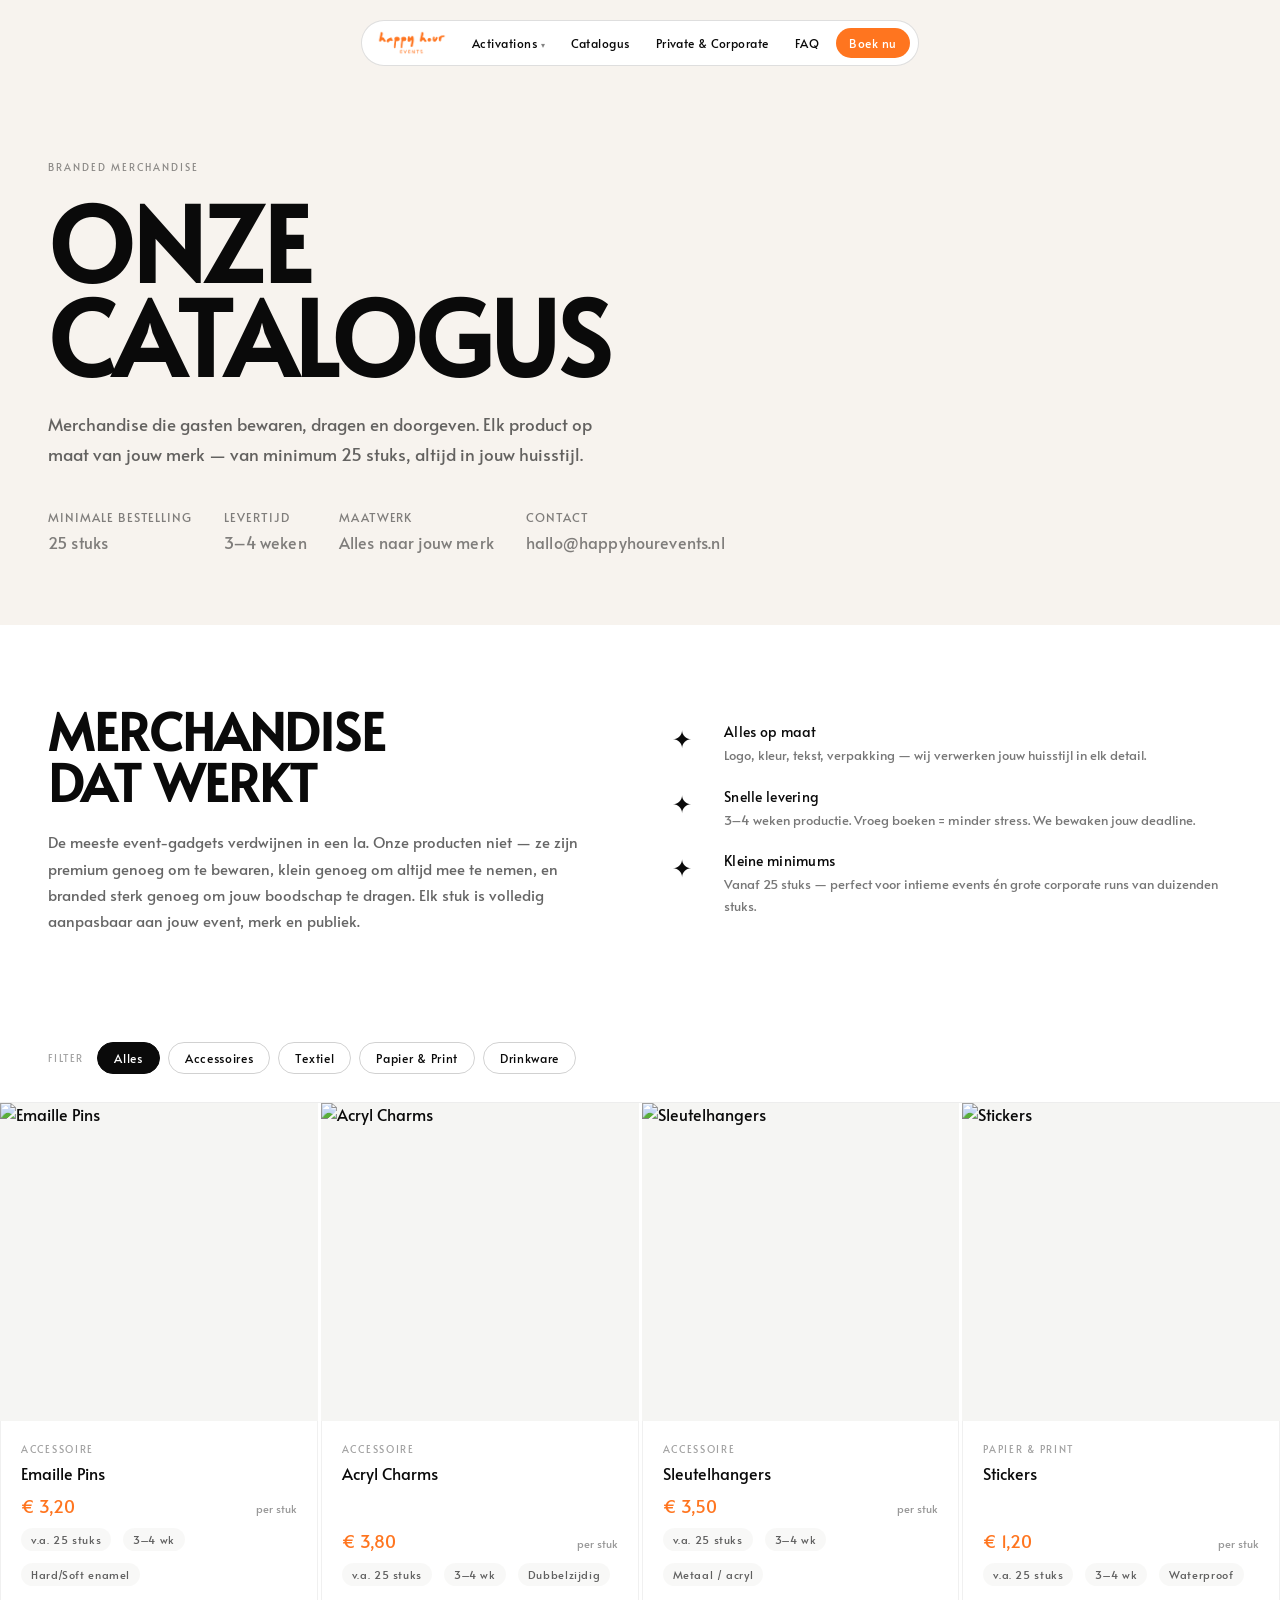
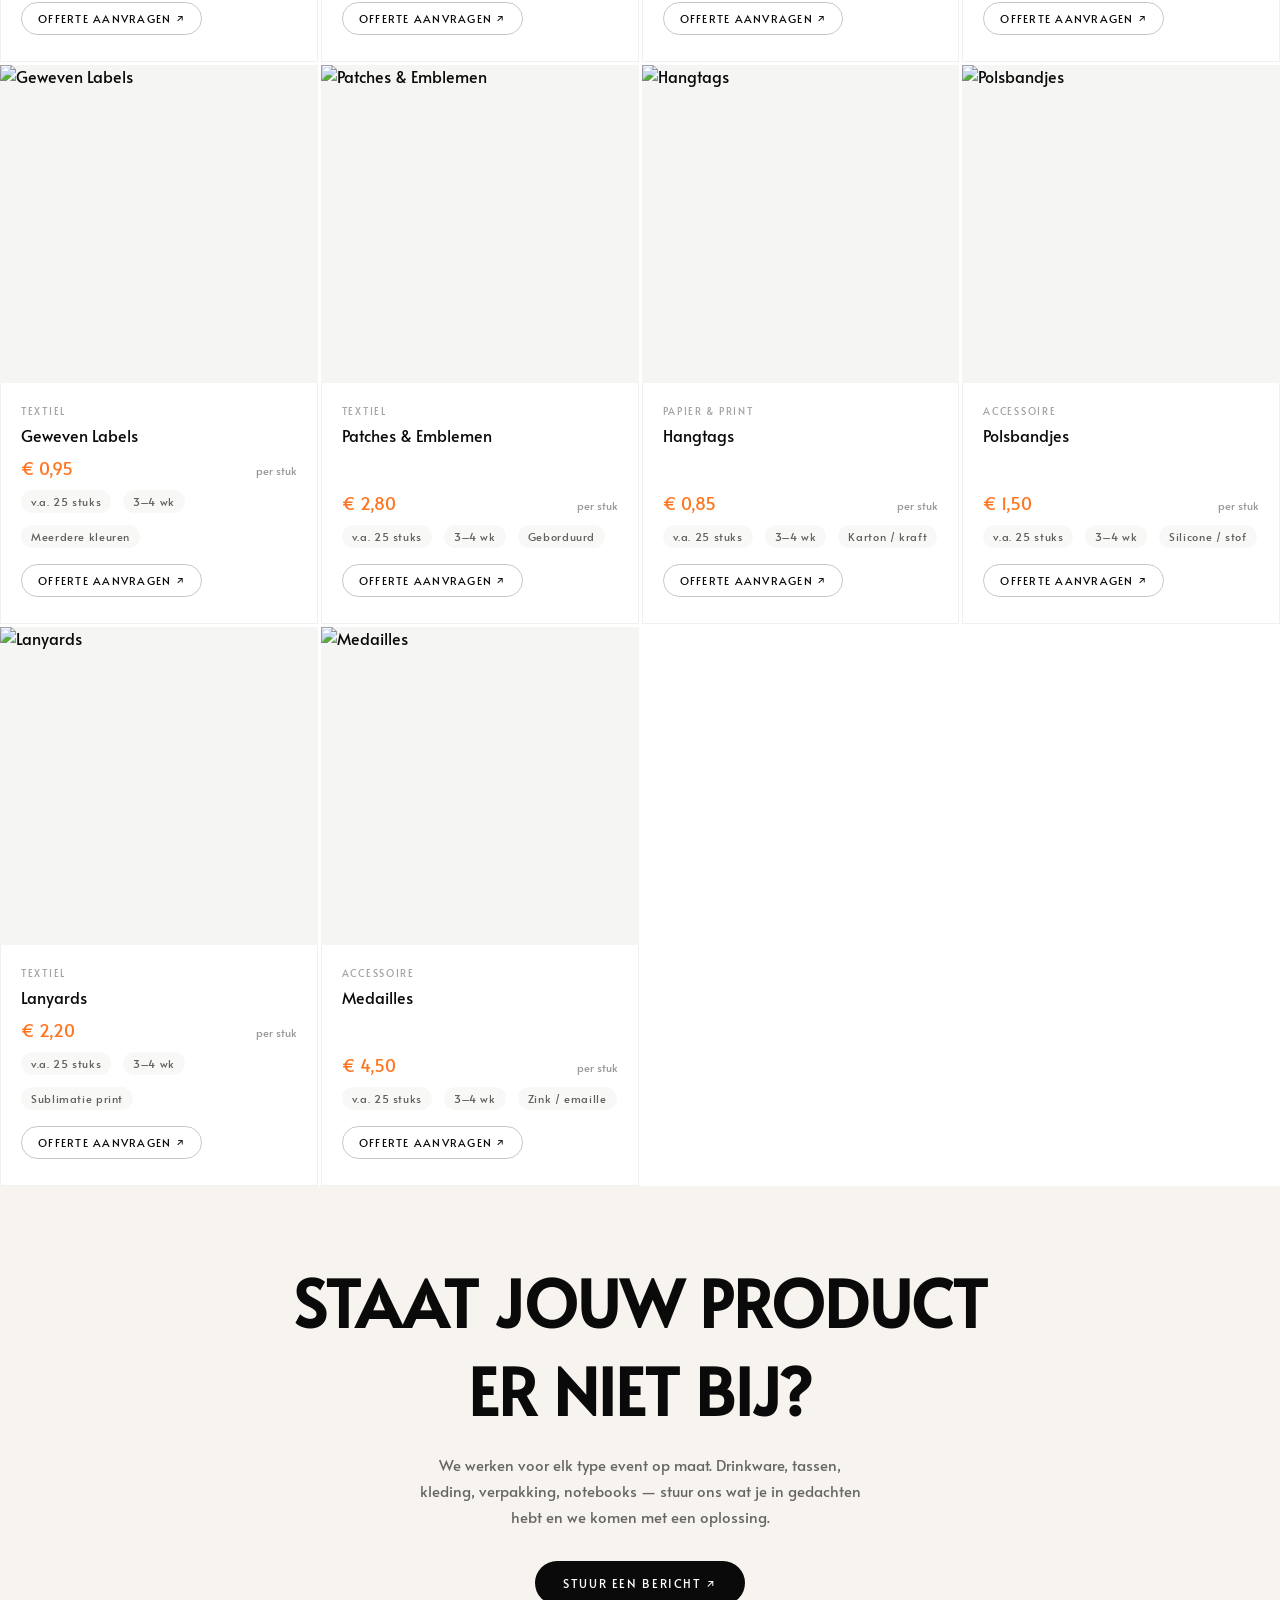
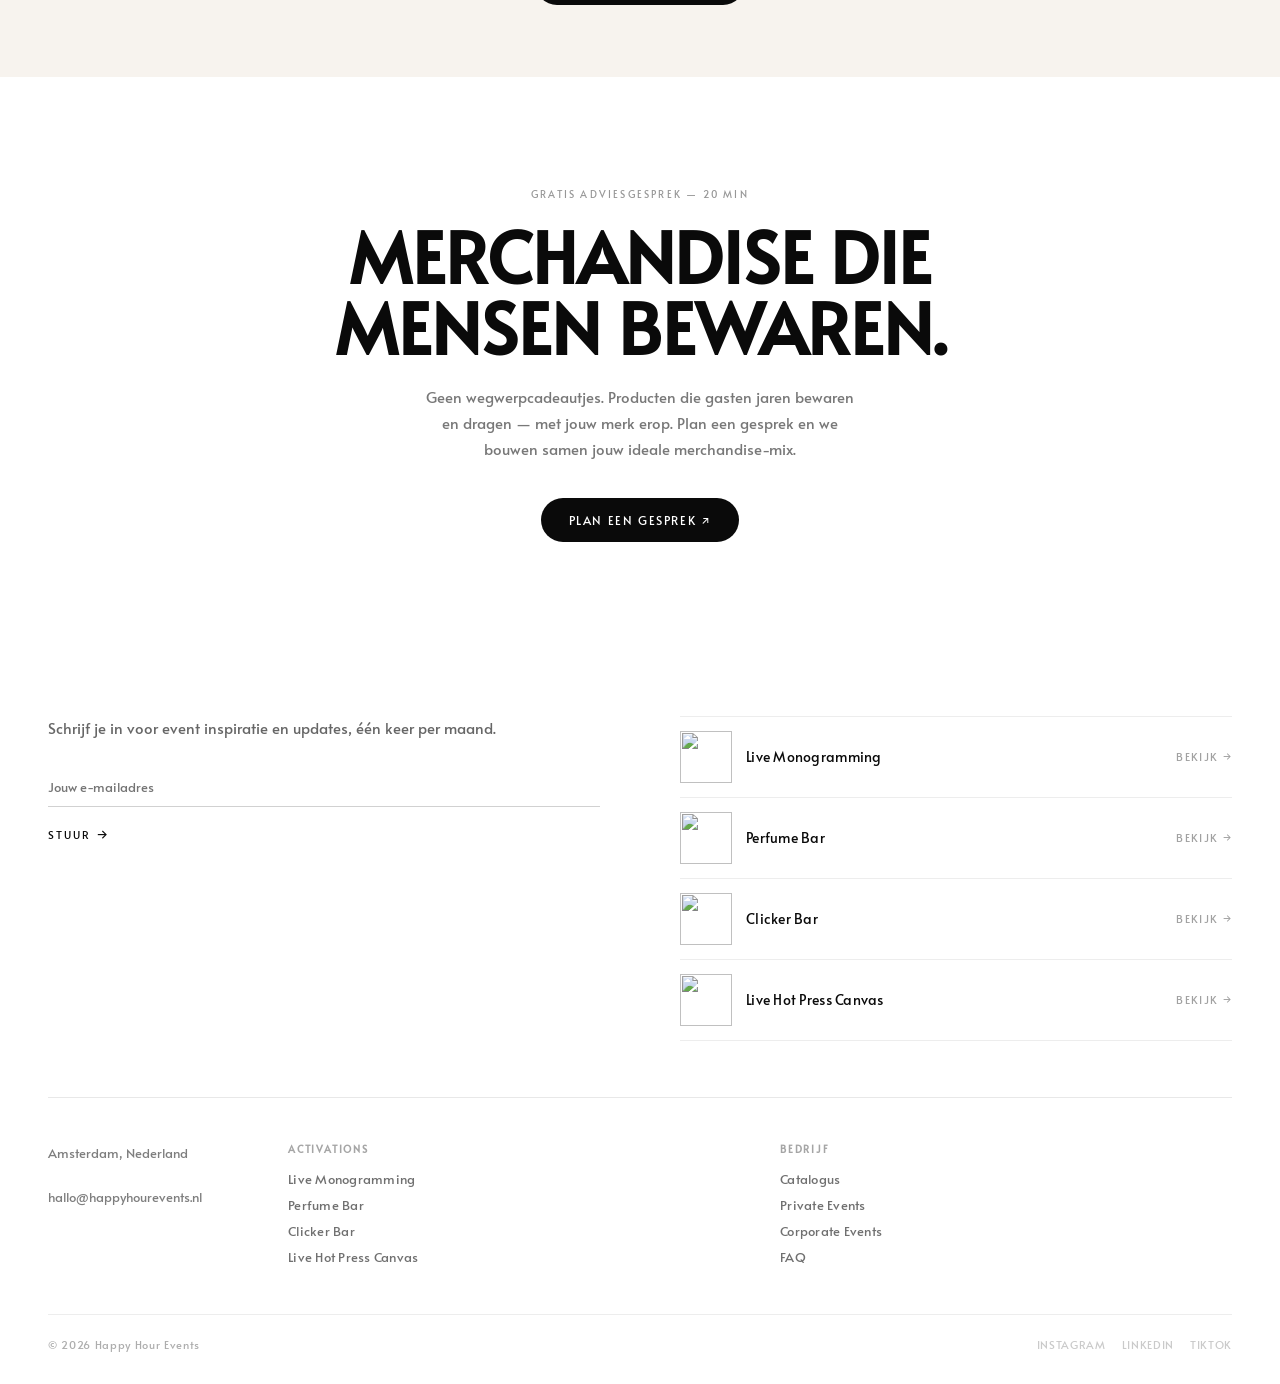
==== catalogue.html @ 9f570d65 "Initial commit — Happy Hour Events website 6-page static site: landing, 4 activation pages (Live Mon" ====
<!DOCTYPE html>
<html lang="nl">
<head>
  <meta charset="UTF-8">
  <meta name="viewport" content="width=device-width, initial-scale=1.0">
  <title>Catalogus — Happy Hour Events</title>
  <link rel="preconnect" href="https://fonts.googleapis.com">
  <link rel="preconnect" href="https://fonts.gstatic.com" crossorigin>
  <link rel="stylesheet" href="shared.css">
  <style>
    /* HERO */
    .cat-hero { padding: 160px 48px 72px; background: var(--beige1); }
    .cat-hero-eyebrow { font-size: 10px; letter-spacing: 0.2em; text-transform: uppercase; opacity: 0.45; margin-bottom: 20px; }
    .cat-hero-h1 { font-size: clamp(52px, 8vw, 120px); text-transform: uppercase; line-height: 0.92; letter-spacing: -0.01em; margin-bottom: 28px; }
    .cat-hero-sub { font-size: 17px; line-height: 1.72; opacity: 0.62; max-width: 560px; }
    .cat-meta { display: flex; gap: 32px; margin-top: 40px; flex-wrap: wrap; }
    .cat-meta-item { font-size: 12px; letter-spacing: 0.08em; text-transform: uppercase; opacity: 0.5; }
    .cat-meta-item span { display: block; font-size: 16px; opacity: 1; color: var(--black); margin-top: 6px; letter-spacing: 0.01em; text-transform: none; }

    /* FILTER BAR */
    .filter-bar { padding: 28px 48px; border-bottom: 1px solid rgba(0,0,0,0.07); display: flex; gap: 8px; align-items: center; flex-wrap: wrap; }
    .filter-label { font-size: 10px; letter-spacing: 0.14em; text-transform: uppercase; opacity: 0.38; margin-right: 6px; }
    .filter-btn { font-family: 'Alata', sans-serif; font-size: 11.5px; letter-spacing: 0.06em; padding: 7px 16px; border-radius: 100px; border: 1px solid rgba(0,0,0,0.18); background: transparent; cursor: pointer; color: var(--black); transition: background 0.2s, border-color 0.2s, color 0.2s; white-space: nowrap; }
    .filter-btn.active, .filter-btn:hover { background: var(--black); color: var(--white); border-color: var(--black); }

    /* PRODUCT GRID */
    .cat-grid { display: grid; grid-template-columns: repeat(4, 1fr); gap: 3px; padding: 0; }
    .product-card { background: var(--white); display: flex; flex-direction: column; cursor: pointer; transition: opacity 0.2s; }
    .product-card:hover { opacity: 0.82; }
    .product-img-wrap { width: 100%; aspect-ratio: 1; overflow: hidden; background: var(--grey); }
    .product-img-wrap img { width: 100%; height: 100%; object-fit: cover; display: block; transition: transform 0.6s ease; }
    .product-card:hover .product-img-wrap img { transform: scale(1.05); }
    .product-info { padding: 22px 20px 26px; border: 1px solid rgba(0,0,0,0.06); border-top: none; flex: 1; display: flex; flex-direction: column; }
    .product-cat { font-size: 9.5px; letter-spacing: 0.18em; text-transform: uppercase; opacity: 0.38; margin-bottom: 8px; }
    .product-name { font-size: 15.5px; line-height: 1.3; margin-bottom: 10px; flex: 1; }
    .product-price-row { display: flex; align-items: baseline; justify-content: space-between; gap: 8px; flex-wrap: wrap; margin-top: auto; }
    .product-price { font-size: 17px; color: var(--accent); }
    .product-unit { font-size: 11px; opacity: 0.42; }
    .product-specs { display: flex; gap: 12px; margin-top: 10px; flex-wrap: wrap; }
    .product-spec { font-size: 10.5px; letter-spacing: 0.06em; background: var(--grey); padding: 4px 10px; border-radius: 100px; opacity: 0.65; white-space: nowrap; }
    .product-btn { display: inline-flex; align-items: center; gap: 6px; margin-top: 16px; font-family: 'Alata', sans-serif; font-size: 10.5px; letter-spacing: 0.12em; text-transform: uppercase; text-decoration: none; color: var(--black); border: 1px solid rgba(0,0,0,0.22); padding: 8px 16px; border-radius: 100px; transition: background 0.2s, color 0.2s; align-self: flex-start; }
    .product-btn:hover { background: var(--accent); color: var(--white); border-color: var(--accent); }

    /* INTRO SECTION */
    .cat-intro { padding: 80px 48px; display: grid; grid-template-columns: 1fr 1fr; gap: 64px; align-items: center; background: var(--white); }
    .cat-intro-text h2 { font-size: clamp(32px, 4vw, 56px); text-transform: uppercase; line-height: 1.0; margin-bottom: 22px; }
    .cat-intro-text p { font-size: 15px; line-height: 1.75; opacity: 0.62; }
    .cat-intro-perks { display: flex; flex-direction: column; gap: 20px; }
    .perk { display: flex; gap: 16px; align-items: flex-start; }
    .perk-icon { font-size: 24px; flex-shrink: 0; width: 36px; }
    .perk-title { font-size: 14px; letter-spacing: 0.02em; margin-bottom: 4px; }
    .perk-text { font-size: 13px; line-height: 1.65; opacity: 0.55; }

    /* CUSTOM ORDER */
    .custom-section { background: var(--beige1); padding: 72px 48px; text-align: center; }
    .custom-section h2 { font-size: clamp(32px, 5vw, 72px); text-transform: uppercase; margin-bottom: 18px; }
    .custom-section p { font-size: 15px; line-height: 1.72; opacity: 0.6; max-width: 460px; margin: 0 auto 32px; }

    @media (max-width: 1100px) { .cat-grid { grid-template-columns: repeat(3, 1fr); } }
    @media (max-width: 900px) {
      .cat-hero, .cat-intro, .filter-bar { padding: 64px 24px; }
      .cat-hero { padding: 130px 24px 60px; }
      .filter-bar { padding: 20px 24px; }
      .cat-grid { grid-template-columns: 1fr 1fr; }
      .cat-intro { grid-template-columns: 1fr; gap: 36px; }
      .custom-section { padding: 56px 24px; }
    }
    @media (max-width: 560px) {
      .cat-grid { grid-template-columns: 1fr; }
      .cat-meta { gap: 20px; }
    }
  </style>
</head>
<body>

<nav id="nav">
  <div class="nav-pill">
    <a href="index.html"><img class="nav-logo" src="logo.png" alt="Happy Hour Events"></a>
    <ul class="nav-links">
      <li class="nav-dd">
        <a href="index.html#activations" class="nav-dd-toggle">Activations <span class="nav-dd-arrow">▾</span></a>
        <div class="nav-dd-menu">
          <a href="live-monogramming.html">Live Monogramming</a>
          <a href="perfume-bar.html">Perfume Bar</a>
          <a href="clicker-bar.html">Clicker Bar</a>
          <a href="live-hot-press-canvas.html">Live Hot Press Canvas</a>
        </div>
      </li>
      <li><a href="catalogue.html">Catalogus</a></li>
      <li><a href="index.html#welcome">Private &amp; Corporate</a></li>
      <li><a href="index.html#faq">FAQ</a></li>
      <li><a href="mailto:hallo@happyhourevents.nl" class="nav-book">Boek nu</a></li>
    </ul>
    <button class="nav-burger" onclick="toggleDrawer()" aria-label="Menu"><span></span><span></span><span></span></button>
  </div>
</nav>

<div class="drawer" id="drawer">
  <span class="drawer-section-label">Activations</span>
  <a href="live-monogramming.html"    class="drawer-sub" onclick="closeDrawer()">Live Monogramming</a>
  <a href="perfume-bar.html"          class="drawer-sub" onclick="closeDrawer()">Perfume Bar</a>
  <a href="clicker-bar.html"          class="drawer-sub" onclick="closeDrawer()">Clicker Bar</a>
  <a href="live-hot-press-canvas.html" class="drawer-sub" onclick="closeDrawer()">Live Hot Press Canvas</a>
  <a href="catalogue.html"   onclick="closeDrawer()">Catalogus</a>
  <a href="index.html#welcome" onclick="closeDrawer()">Private &amp; Corporate</a>
  <a href="mailto:hallo@happyhourevents.nl" onclick="closeDrawer()">Boek nu</a>
</div>

<!-- HERO -->
<section class="cat-hero">
  <p class="cat-hero-eyebrow">Branded Merchandise</p>
  <h1 class="cat-hero-h1">Onze<br>Catalogus</h1>
  <p class="cat-hero-sub">Merchandise die gasten bewaren, dragen en doorgeven. Elk product op maat van jouw merk — van minimum 25 stuks, altijd in jouw huisstijl.</p>
  <div class="cat-meta">
    <div class="cat-meta-item">Minimale bestelling <span>25 stuks</span></div>
    <div class="cat-meta-item">Levertijd <span>3–4 weken</span></div>
    <div class="cat-meta-item">Maatwerk <span>Alles naar jouw merk</span></div>
    <div class="cat-meta-item">Contact <span>hallo@happyhourevents.nl</span></div>
  </div>
</section>

<!-- INTRO -->
<section class="cat-intro">
  <div class="cat-intro-text">
    <h2>Merchandise<br>dat werkt</h2>
    <p>De meeste event-gadgets verdwijnen in een la. Onze producten niet — ze zijn premium genoeg om te bewaren, klein genoeg om altijd mee te nemen, en branded sterk genoeg om jouw boodschap te dragen. Elk stuk is volledig aanpasbaar aan jouw event, merk en publiek.</p>
  </div>
  <div class="cat-intro-perks">
    <div class="perk">
      <div class="perk-icon">✦</div>
      <div>
        <p class="perk-title">Alles op maat</p>
        <p class="perk-text">Logo, kleur, tekst, verpakking — wij verwerken jouw huisstijl in elk detail.</p>
      </div>
    </div>
    <div class="perk">
      <div class="perk-icon">✦</div>
      <div>
        <p class="perk-title">Snelle levering</p>
        <p class="perk-text">3–4 weken productie. Vroeg boeken = minder stress. We bewaken jouw deadline.</p>
      </div>
    </div>
    <div class="perk">
      <div class="perk-icon">✦</div>
      <div>
        <p class="perk-title">Kleine minimums</p>
        <p class="perk-text">Vanaf 25 stuks — perfect voor intieme events én grote corporate runs van duizenden stuks.</p>
      </div>
    </div>
  </div>
</section>

<!-- FILTER BAR -->
<div class="filter-bar">
  <span class="filter-label">Filter</span>
  <button class="filter-btn active" onclick="filterProducts('all', this)">Alles</button>
  <button class="filter-btn" onclick="filterProducts('accessoire', this)">Accessoires</button>
  <button class="filter-btn" onclick="filterProducts('textiel', this)">Textiel</button>
  <button class="filter-btn" onclick="filterProducts('papier', this)">Papier &amp; Print</button>
  <button class="filter-btn" onclick="filterProducts('drinkware', this)">Drinkware</button>
</div>

<!-- PRODUCT GRID -->
<div class="cat-grid" id="productGrid">

  <!-- 1. Emaille Pins -->
  <div class="product-card" data-cat="accessoire">
    <div class="product-img-wrap">
      <img src="https://images.unsplash.com/photo-1606760227091-3dd870d97f1d?w=600&h=600&fit=crop&auto=format" alt="Emaille Pins">
    </div>
    <div class="product-info">
      <p class="product-cat">Accessoire</p>
      <p class="product-name">Emaille Pins</p>
      <div class="product-price-row">
        <span class="product-price">€ 3,20</span>
        <span class="product-unit">per stuk</span>
      </div>
      <div class="product-specs">
        <span class="product-spec">v.a. 25 stuks</span>
        <span class="product-spec">3–4 wk</span>
        <span class="product-spec">Hard/Soft enamel</span>
      </div>
      <a class="product-btn" href="mailto:hallo@happyhourevents.nl?subject=Aanvraag Emaille Pins">Offerte aanvragen ↗</a>
    </div>
  </div>

  <!-- 2. Acryl Charms -->
  <div class="product-card" data-cat="accessoire">
    <div class="product-img-wrap">
      <img src="https://images.unsplash.com/photo-1558618666-fcd25c85cd64?w=600&h=600&fit=crop&auto=format" alt="Acryl Charms">
    </div>
    <div class="product-info">
      <p class="product-cat">Accessoire</p>
      <p class="product-name">Acryl Charms</p>
      <div class="product-price-row">
        <span class="product-price">€ 3,80</span>
        <span class="product-unit">per stuk</span>
      </div>
      <div class="product-specs">
        <span class="product-spec">v.a. 25 stuks</span>
        <span class="product-spec">3–4 wk</span>
        <span class="product-spec">Dubbelzijdig</span>
      </div>
      <a class="product-btn" href="mailto:hallo@happyhourevents.nl?subject=Aanvraag Acryl Charms">Offerte aanvragen ↗</a>
    </div>
  </div>

  <!-- 3. Sleutelhangers -->
  <div class="product-card" data-cat="accessoire">
    <div class="product-img-wrap">
      <img src="https://images.unsplash.com/photo-1590874103328-eac38a683ce7?w=600&h=600&fit=crop&auto=format" alt="Sleutelhangers">
    </div>
    <div class="product-info">
      <p class="product-cat">Accessoire</p>
      <p class="product-name">Sleutelhangers</p>
      <div class="product-price-row">
        <span class="product-price">€ 3,50</span>
        <span class="product-unit">per stuk</span>
      </div>
      <div class="product-specs">
        <span class="product-spec">v.a. 25 stuks</span>
        <span class="product-spec">3–4 wk</span>
        <span class="product-spec">Metaal / acryl</span>
      </div>
      <a class="product-btn" href="mailto:hallo@happyhourevents.nl?subject=Aanvraag Sleutelhangers">Offerte aanvragen ↗</a>
    </div>
  </div>

  <!-- 4. Stickers -->
  <div class="product-card" data-cat="papier">
    <div class="product-img-wrap">
      <img src="https://images.unsplash.com/photo-1555680202-c86f0e12f086?w=600&h=600&fit=crop&auto=format" alt="Stickers">
    </div>
    <div class="product-info">
      <p class="product-cat">Papier &amp; Print</p>
      <p class="product-name">Stickers</p>
      <div class="product-price-row">
        <span class="product-price">€ 1,20</span>
        <span class="product-unit">per stuk</span>
      </div>
      <div class="product-specs">
        <span class="product-spec">v.a. 25 stuks</span>
        <span class="product-spec">3–4 wk</span>
        <span class="product-spec">Waterproof</span>
      </div>
      <a class="product-btn" href="mailto:hallo@happyhourevents.nl?subject=Aanvraag Stickers">Offerte aanvragen ↗</a>
    </div>
  </div>

  <!-- 5. Geweven Labels -->
  <div class="product-card" data-cat="textiel">
    <div class="product-img-wrap">
      <img src="https://images.unsplash.com/photo-1619607605099-e6fd1cdd3b0b?w=600&h=600&fit=crop&auto=format" alt="Geweven Labels">
    </div>
    <div class="product-info">
      <p class="product-cat">Textiel</p>
      <p class="product-name">Geweven Labels</p>
      <div class="product-price-row">
        <span class="product-price">€ 0,95</span>
        <span class="product-unit">per stuk</span>
      </div>
      <div class="product-specs">
        <span class="product-spec">v.a. 25 stuks</span>
        <span class="product-spec">3–4 wk</span>
        <span class="product-spec">Meerdere kleuren</span>
      </div>
      <a class="product-btn" href="mailto:hallo@happyhourevents.nl?subject=Aanvraag Geweven Labels">Offerte aanvragen ↗</a>
    </div>
  </div>

  <!-- 6. Patches & Emblemen -->
  <div class="product-card" data-cat="textiel">
    <div class="product-img-wrap">
      <img src="https://images.unsplash.com/photo-1574180045827-681f8a1a9622?w=600&h=600&fit=crop&auto=format" alt="Patches & Emblemen">
    </div>
    <div class="product-info">
      <p class="product-cat">Textiel</p>
      <p class="product-name">Patches &amp; Emblemen</p>
      <div class="product-price-row">
        <span class="product-price">€ 2,80</span>
        <span class="product-unit">per stuk</span>
      </div>
      <div class="product-specs">
        <span class="product-spec">v.a. 25 stuks</span>
        <span class="product-spec">3–4 wk</span>
        <span class="product-spec">Geborduurd</span>
      </div>
      <a class="product-btn" href="mailto:hallo@happyhourevents.nl?subject=Aanvraag Patches en Emblemen">Offerte aanvragen ↗</a>
    </div>
  </div>

  <!-- 7. Hangtags -->
  <div class="product-card" data-cat="papier">
    <div class="product-img-wrap">
      <img src="https://images.unsplash.com/photo-1530587191325-3db32d826c18?w=600&h=600&fit=crop&auto=format" alt="Hangtags">
    </div>
    <div class="product-info">
      <p class="product-cat">Papier &amp; Print</p>
      <p class="product-name">Hangtags</p>
      <div class="product-price-row">
        <span class="product-price">€ 0,85</span>
        <span class="product-unit">per stuk</span>
      </div>
      <div class="product-specs">
        <span class="product-spec">v.a. 25 stuks</span>
        <span class="product-spec">3–4 wk</span>
        <span class="product-spec">Karton / kraft</span>
      </div>
      <a class="product-btn" href="mailto:hallo@happyhourevents.nl?subject=Aanvraag Hangtags">Offerte aanvragen ↗</a>
    </div>
  </div>

  <!-- 8. Polsbandjes -->
  <div class="product-card" data-cat="accessoire">
    <div class="product-img-wrap">
      <img src="https://images.unsplash.com/photo-1523275335684-37898b6baf30?w=600&h=600&fit=crop&auto=format" alt="Polsbandjes">
    </div>
    <div class="product-info">
      <p class="product-cat">Accessoire</p>
      <p class="product-name">Polsbandjes</p>
      <div class="product-price-row">
        <span class="product-price">€ 1,50</span>
        <span class="product-unit">per stuk</span>
      </div>
      <div class="product-specs">
        <span class="product-spec">v.a. 25 stuks</span>
        <span class="product-spec">3–4 wk</span>
        <span class="product-spec">Silicone / stof</span>
      </div>
      <a class="product-btn" href="mailto:hallo@happyhourevents.nl?subject=Aanvraag Polsbandjes">Offerte aanvragen ↗</a>
    </div>
  </div>

  <!-- 9. Lanyards -->
  <div class="product-card" data-cat="textiel">
    <div class="product-img-wrap">
      <img src="https://images.unsplash.com/photo-1537432376769-00f5c2f4c8d2?w=600&h=600&fit=crop&auto=format" alt="Lanyards">
    </div>
    <div class="product-info">
      <p class="product-cat">Textiel</p>
      <p class="product-name">Lanyards</p>
      <div class="product-price-row">
        <span class="product-price">€ 2,20</span>
        <span class="product-unit">per stuk</span>
      </div>
      <div class="product-specs">
        <span class="product-spec">v.a. 25 stuks</span>
        <span class="product-spec">3–4 wk</span>
        <span class="product-spec">Sublimatie print</span>
      </div>
      <a class="product-btn" href="mailto:hallo@happyhourevents.nl?subject=Aanvraag Lanyards">Offerte aanvragen ↗</a>
    </div>
  </div>

  <!-- 10. Medailles -->
  <div class="product-card" data-cat="accessoire">
    <div class="product-img-wrap">
      <img src="https://images.unsplash.com/photo-1567427017947-545c5f8d16ad?w=600&h=600&fit=crop&auto=format" alt="Medailles">
    </div>
    <div class="product-info">
      <p class="product-cat">Accessoire</p>
      <p class="product-name">Medailles</p>
      <div class="product-price-row">
        <span class="product-price">€ 4,50</span>
        <span class="product-unit">per stuk</span>
      </div>
      <div class="product-specs">
        <span class="product-spec">v.a. 25 stuks</span>
        <span class="product-spec">3–4 wk</span>
        <span class="product-spec">Zink / emaille</span>
      </div>
      <a class="product-btn" href="mailto:hallo@happyhourevents.nl?subject=Aanvraag Medailles">Offerte aanvragen ↗</a>
    </div>
  </div>

</div>

<!-- CUSTOM ORDER SECTION -->
<section class="custom-section">
  <h2>Staat jouw product<br>er niet bij?</h2>
  <p>We werken voor elk type event op maat. Drinkware, tassen, kleding, verpakking, notebooks — stuur ons wat je in gedachten hebt en we komen met een oplossing.</p>
  <a class="btn-pill" href="mailto:hallo@happyhourevents.nl?subject=Maatwerk aanvraag catalogus">Stuur een bericht ↗</a>
</section>

<!-- CTA -->
<section id="cta" class="cta-section">
  <p class="cta-label">Gratis adviesgesprek — 20 min</p>
  <h2 class="cta-h2">Merchandise die<br>mensen bewaren.</h2>
  <p class="cta-sub">Geen wegwerpcadeautjes. Producten die gasten jaren bewaren en dragen — met jouw merk erop. Plan een gesprek en we bouwen samen jouw ideale merchandise-mix.</p>
  <a class="btn-pill" href="mailto:hallo@happyhourevents.nl?subject=Advies branded merchandise">Plan een gesprek ↗</a>
  <div style="height: 110px;"></div>
</section>

<footer>
  <div class="footer-main">
    <div>
      <p class="footer-sub-text">Schrijf je in voor event inspiratie en updates, één keer per maand.</p>
      <div class="footer-form">
        <input type="email" placeholder="Jouw e-mailadres">
        <button class="footer-submit" type="button">STUUR <span style="font-size:14px;">→</span></button>
      </div>
    </div>
    <div class="act-rows">
      <a class="act-row" href="live-monogramming.html"><img class="act-row-thumb" src="https://images.unsplash.com/photo-1558618666-fcd25c85cd64?w=120&h=120&fit=crop&auto=format" alt=""><span class="act-row-name">Live Monogramming</span><span class="act-row-arrow">BEKIJK →</span></a>
      <a class="act-row" href="perfume-bar.html"><img class="act-row-thumb" src="https://images.unsplash.com/photo-1596462502278-27bfdc403348?w=120&h=120&fit=crop&auto=format" alt=""><span class="act-row-name">Perfume Bar</span><span class="act-row-arrow">BEKIJK →</span></a>
      <a class="act-row" href="clicker-bar.html"><img class="act-row-thumb" src="https://images.unsplash.com/photo-1581091226825-a6a2a5aee158?w=120&h=120&fit=crop&auto=format" alt=""><span class="act-row-name">Clicker Bar</span><span class="act-row-arrow">BEKIJK →</span></a>
      <a class="act-row" href="live-hot-press-canvas.html"><img class="act-row-thumb" src="https://images.unsplash.com/photo-1513364776144-60967b0f800f?w=120&h=120&fit=crop&auto=format" alt=""><span class="act-row-name">Live Hot Press Canvas</span><span class="act-row-arrow">BEKIJK →</span></a>
    </div>
  </div>
  <div class="footer-nav">
    <div class="footer-address">Amsterdam, Nederland<br><br>hallo@happyhourevents.nl</div>
    <div class="footer-links-col"><h6>Activations</h6><a href="live-monogramming.html">Live Monogramming</a><a href="perfume-bar.html">Perfume Bar</a><a href="clicker-bar.html">Clicker Bar</a><a href="live-hot-press-canvas.html">Live Hot Press Canvas</a></div>
    <div class="footer-links-col"><h6>Bedrijf</h6><a href="catalogue.html">Catalogus</a><a href="index.html#welcome">Private Events</a><a href="index.html#welcome">Corporate Events</a><a href="index.html#faq">FAQ</a></div>
  </div>
  <div class="footer-bottom">
    <span>© 2026 Happy Hour Events</span>
    <div class="footer-social"><a href="#">Instagram</a><a href="#">LinkedIn</a><a href="#">TikTok</a></div>
  </div>
</footer>

<script>
  function filterProducts(cat, btn) {
    document.querySelectorAll('.filter-btn').forEach(b => b.classList.remove('active'));
    btn.classList.add('active');
    document.querySelectorAll('.product-card').forEach(card => {
      if (cat === 'all' || card.dataset.cat === cat) {
        card.style.display = 'flex';
      } else {
        card.style.display = 'none';
      }
    });
  }
  function toggleDrawer() { document.getElementById('drawer').classList.toggle('open'); }
  function closeDrawer()  { document.getElementById('drawer').classList.remove('open'); }
</script>
</body>
</html>
---- shared.css ----
/* ══════════════════════════════════════════
   SHARED.CSS — Happy Hour Events
══════════════════════════════════════════ */
@import url('https://fonts.googleapis.com/css2?family=Alata&display=swap');

*, *::before, *::after { margin: 0; padding: 0; box-sizing: border-box; }

:root {
  --black:  #0a0a0a;
  --white:  #ffffff;
  --accent: #ff751f;
  --beige1: #F7F3EE;
  --beige2: #F3EFE8;
  --beige3: #EEE9E2;
  --beige4: #F5F0E9;
  --grey:   #f5f5f3;
}

html { scroll-behavior: smooth; }
body { font-family: 'Alata', sans-serif; background: var(--white); color: var(--black); overflow-x: hidden; }

/* ── PILL NAV ── */
#nav {
  position: fixed;
  top: 20px; left: 0; right: 0;
  z-index: 400;
  display: flex;
  justify-content: center;
  pointer-events: none;
}

.nav-pill {
  display: flex;
  align-items: center;
  background: rgba(255,255,255,0.96);
  border: 1px solid rgba(0,0,0,0.13);
  border-radius: 100px;
  padding: 7px 8px 7px 14px;
  gap: 2px;
  backdrop-filter: blur(18px);
  pointer-events: all;
  position: relative;
}

.nav-logo {
  height: 26px; width: auto;
  object-fit: contain;
  mix-blend-mode: multiply;
  flex-shrink: 0;
  margin-right: 10px;
  display: block;
}

.nav-links { display: flex; align-items: center; list-style: none; gap: 0; }

.nav-links > li > a {
  font-family: 'Alata', sans-serif;
  font-size: 12px;
  letter-spacing: 0.04em;
  text-decoration: none;
  color: var(--black);
  padding: 7px 13px;
  border-radius: 100px;
  display: block;
  white-space: nowrap;
  transition: background 0.2s, color 0.2s;
}
.nav-links > li > a:hover { background: rgba(0,0,0,0.06); }

.nav-book {
  background: var(--accent) !important;
  color: var(--white) !important;
  margin-left: 4px;
}
.nav-book:hover { background: #e8650f !important; }

/* dropdown */
.nav-dd { position: relative; }

.nav-dd-toggle { display: flex; align-items: center; gap: 4px; }
.nav-dd-arrow { font-size: 8px; opacity: 0.5; transition: transform 0.2s; }
.nav-dd:hover .nav-dd-arrow { transform: rotate(180deg); }

.nav-dd-menu {
  position: absolute;
  top: calc(100% + 10px);
  left: 0;
  background: rgba(255,255,255,0.98);
  border: 1px solid rgba(0,0,0,0.11);
  border-radius: 14px;
  padding: 6px;
  min-width: 218px;
  opacity: 0;
  pointer-events: none;
  transform: translateY(-6px);
  transition: opacity 0.2s, transform 0.2s;
  z-index: 20;
  backdrop-filter: blur(14px);
  box-shadow: 0 8px 32px rgba(0,0,0,0.08);
}

/* invisible bridge fills the gap so mouse can travel from button to menu */
.nav-dd-menu::before {
  content: '';
  position: absolute;
  bottom: 100%;
  left: -12px;
  right: -12px;
  height: 14px;
}

.nav-dd:hover .nav-dd-menu {
  opacity: 1;
  pointer-events: all;
  transform: translateY(0);
}

.nav-dd-menu a {
  display: block;
  font-family: 'Alata', sans-serif;
  font-size: 12px;
  letter-spacing: 0.03em;
  text-decoration: none;
  color: var(--black);
  padding: 9px 12px;
  border-radius: 10px;
  transition: background 0.15s;
}
.nav-dd-menu a:hover { background: rgba(0,0,0,0.05); }

/* burger */
.nav-burger {
  display: none;
  flex-direction: column;
  gap: 4.5px;
  cursor: pointer;
  background: none;
  border: none;
  padding: 8px 12px;
  margin-left: 4px;
}
.nav-burger span { display: block; width: 18px; height: 1.5px; background: var(--black); }

/* drawer */
.drawer {
  display: none;
  position: fixed;
  inset: 0;
  background: var(--white);
  z-index: 390;
  flex-direction: column;
  padding: 88px 36px 48px;
  overflow-y: auto;
}
.drawer.open { display: flex; }

.drawer a {
  font-size: 18px;
  text-transform: uppercase;
  text-decoration: none;
  color: var(--black);
  padding: 15px 0;
  border-bottom: 1px solid rgba(0,0,0,0.07);
  letter-spacing: 0.04em;
}
.drawer a.drawer-sub {
  font-size: 18px;
  padding: 15px 0;
  opacity: 1;
  text-transform: uppercase;
  letter-spacing: 0.04em;
}

/* ── SHARED SECTION HEADING ── */
.sec-head {
  font-size: clamp(44px, 7vw, 104px);
  text-transform: uppercase;
  line-height: 1.0;
  letter-spacing: -0.01em;
}

/* ── SHARED BUTTON ── */
.btn-pill {
  display: inline-flex;
  align-items: center;
  gap: 10px;
  font-family: 'Alata', sans-serif;
  font-size: 11.5px;
  letter-spacing: 0.14em;
  text-transform: uppercase;
  text-decoration: none;
  color: var(--white);
  background: var(--black);
  padding: 14px 28px;
  border-radius: 100px;
  transition: background 0.2s;
  border: none;
  cursor: pointer;
}
.btn-pill:hover { background: var(--accent); }

.btn-pill-outline {
  background: transparent;
  color: var(--black);
  border: 1.5px solid rgba(0,0,0,0.3);
}
.btn-pill-outline:hover { background: var(--black); color: var(--white); }

/* ── CTA SECTION ── */
.cta-section {
  background: var(--white);
  padding: 110px 48px 0;
  text-align: center;
}

.cta-label {
  font-size: 10px;
  letter-spacing: 0.22em;
  text-transform: uppercase;
  opacity: 0.42;
  margin-bottom: 20px;
}

.cta-h2 {
  font-size: clamp(36px, 5.5vw, 82px);
  text-transform: uppercase;
  line-height: 1.0;
  margin-bottom: 22px;
}

.cta-sub {
  font-size: 15px;
  line-height: 1.72;
  opacity: 0.55;
  max-width: 430px;
  margin: 0 auto 36px;
}

/* ── FOOTER ── */
footer {
  background: var(--white);
  padding: 0 48px;
}

.footer-main {
  display: grid;
  grid-template-columns: 1fr 1fr;
  gap: 80px;
  padding: 64px 0 56px;
  border-bottom: 1px solid rgba(0,0,0,0.09);
}

.footer-sub-text {
  font-size: 15px;
  line-height: 1.65;
  opacity: 0.62;
  margin-bottom: 28px;
}

.footer-form { display: flex; flex-direction: column; }

.footer-form input {
  font-family: 'Alata', sans-serif;
  font-size: 13px;
  border: none;
  border-bottom: 1.5px solid rgba(0,0,0,0.18);
  padding: 10px 0;
  outline: none;
  background: transparent;
  width: 100%;
}
.footer-form input:focus { border-bottom-color: var(--black); }

.footer-submit {
  display: inline-flex;
  align-items: center;
  gap: 6px;
  margin-top: 18px;
  font-family: 'Alata', sans-serif;
  font-size: 11px;
  letter-spacing: 0.18em;
  text-transform: uppercase;
  background: none;
  border: none;
  cursor: pointer;
  color: var(--black);
  padding: 0;
  transition: color 0.2s;
}
.footer-submit:hover { color: var(--accent); }

.act-rows { display: flex; flex-direction: column; }

.act-row {
  display: flex;
  align-items: center;
  gap: 14px;
  padding: 14px 0;
  border-bottom: 1px solid rgba(0,0,0,0.07);
  text-decoration: none;
  color: var(--black);
  transition: opacity 0.2s;
}
.act-row:first-child { border-top: 1px solid rgba(0,0,0,0.07); }
.act-row:hover { opacity: 0.55; }

.act-row-thumb { width: 52px; height: 52px; object-fit: cover; flex-shrink: 0; filter: grayscale(20%); }
.act-row-name { flex: 1; font-size: 13.5px; letter-spacing: 0.02em; }
.act-row-arrow { font-size: 11px; letter-spacing: 0.12em; opacity: 0.38; white-space: nowrap; }

.footer-nav {
  display: grid;
  grid-template-columns: 200px 1fr 1fr;
  gap: 40px;
  padding: 44px 0 40px;
  border-bottom: 1px solid rgba(0,0,0,0.07);
}

.footer-address { font-size: 13px; line-height: 1.7; opacity: 0.52; }

.footer-links-col h6 {
  font-size: 10px; letter-spacing: 0.18em; text-transform: uppercase;
  opacity: 0.36; margin-bottom: 14px;
}

.footer-links-col a {
  display: block; font-size: 13px; text-decoration: none;
  color: var(--black); opacity: 0.58; margin-bottom: 8px;
  letter-spacing: 0.02em; transition: opacity 0.2s, color 0.2s;
}
.footer-links-col a:hover { opacity: 1; color: var(--accent); }

.footer-bottom {
  display: flex; justify-content: space-between; align-items: center;
  padding: 22px 0 32px;
  font-size: 11px; letter-spacing: 0.06em; opacity: 0.33;
}

.footer-social { display: flex; gap: 16px; }
.footer-social a {
  font-size: 11px; letter-spacing: 0.06em; text-transform: uppercase;
  text-decoration: none; color: var(--black); opacity: 0.65; transition: opacity 0.2s;
}
.footer-social a:hover { opacity: 1; }

/* ── RESPONSIVE ── */
@media (max-width: 900px) {
  .nav-links { display: none; }
  .nav-burger { display: flex; }

  /* mobile pill — full-width with 16px inset each side */
  #nav { left: 16px; right: 16px; }
  .nav-pill { padding: 10px 16px 10px 18px; gap: 8px; width: 100%; justify-content: space-between; }

  footer { padding: 0 24px; }
  .footer-main { grid-template-columns: 1fr; gap: 36px; padding: 48px 0 40px; }
  .footer-nav { grid-template-columns: 1fr 1fr; }
  .footer-address { display: none; }
  .footer-bottom { flex-direction: column; gap: 8px; text-align: center; }

  .cta-section { padding: 80px 24px 0; }
}

@media (max-width: 560px) {
  .sec-head { font-size: clamp(34px, 11vw, 60px); }
  .footer-nav { grid-template-columns: 1fr; }
}

/* ── NAV SCRIPT helper ── */
.drawer-section-label {
  font-size: 10px;
  letter-spacing: 0.18em;
  text-transform: uppercase;
  opacity: 0.35;
  padding: 16px 0 4px;
  border-bottom: none !important;
}
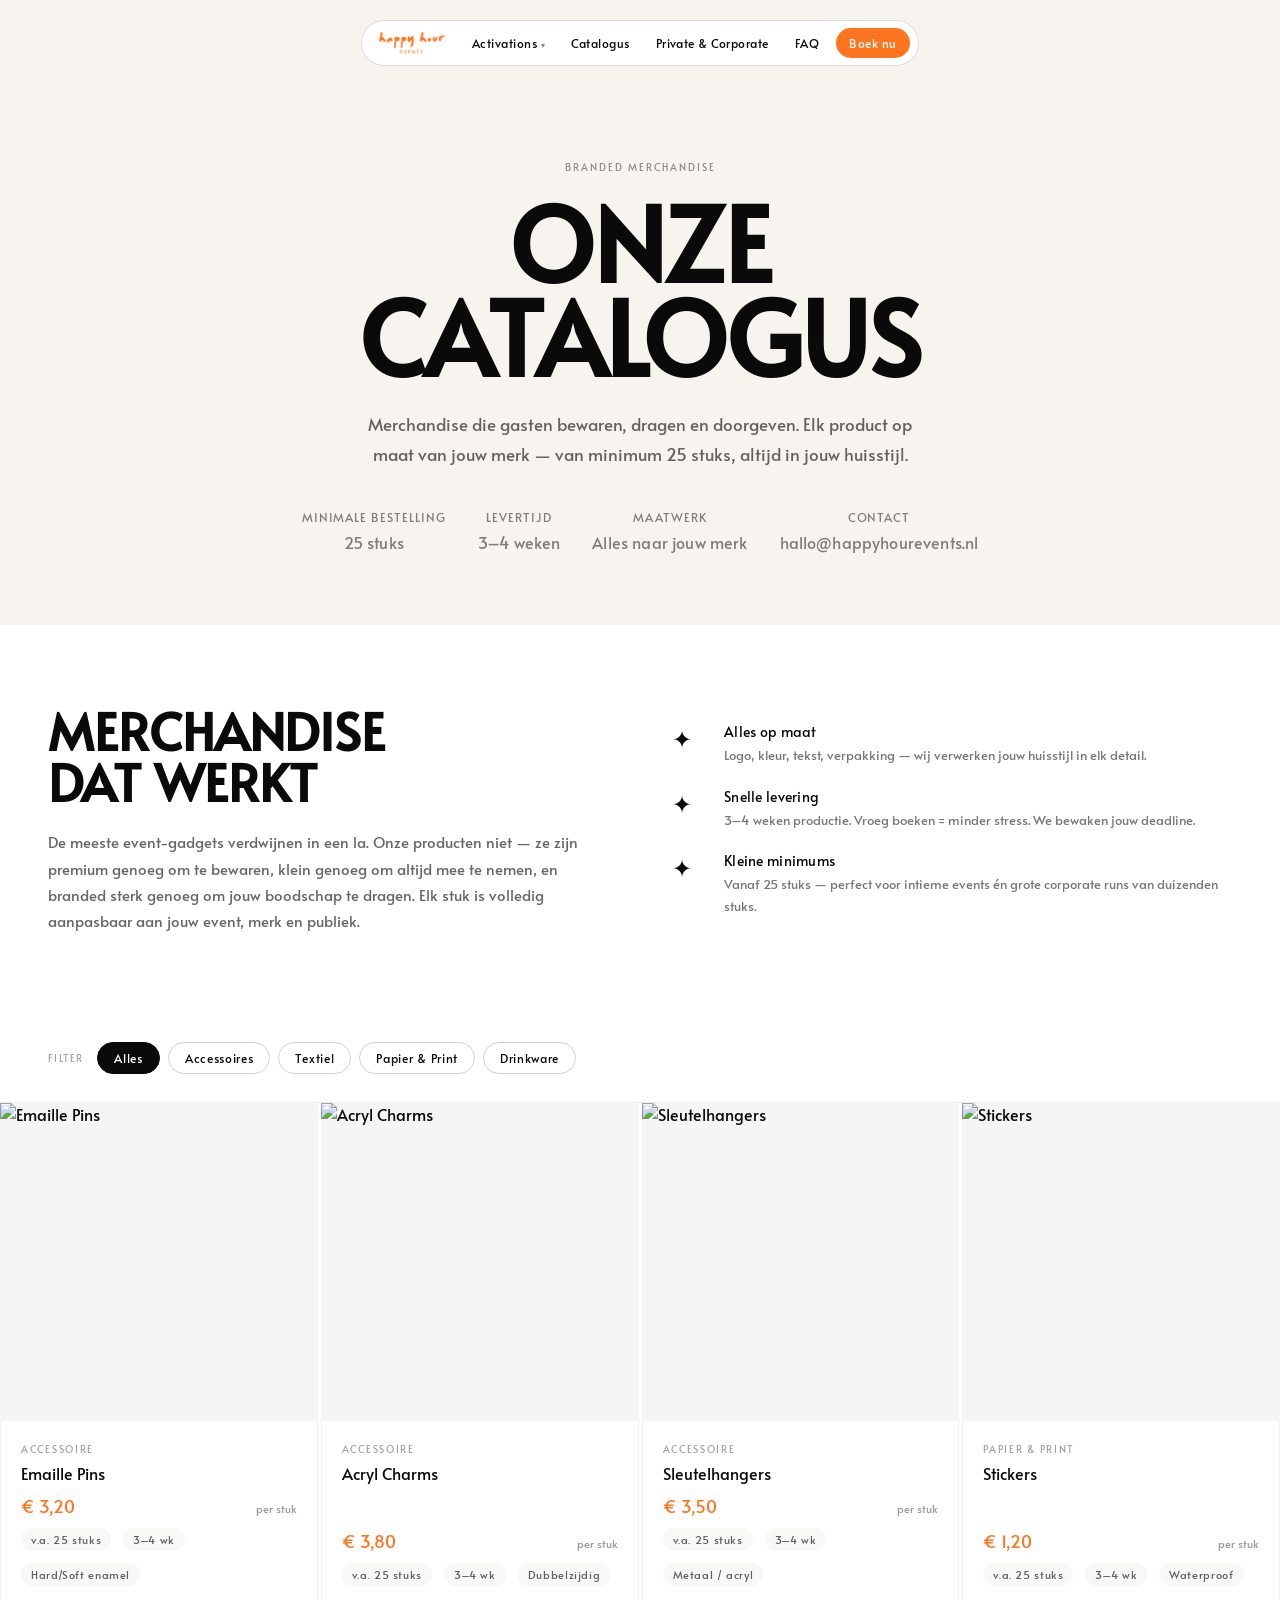
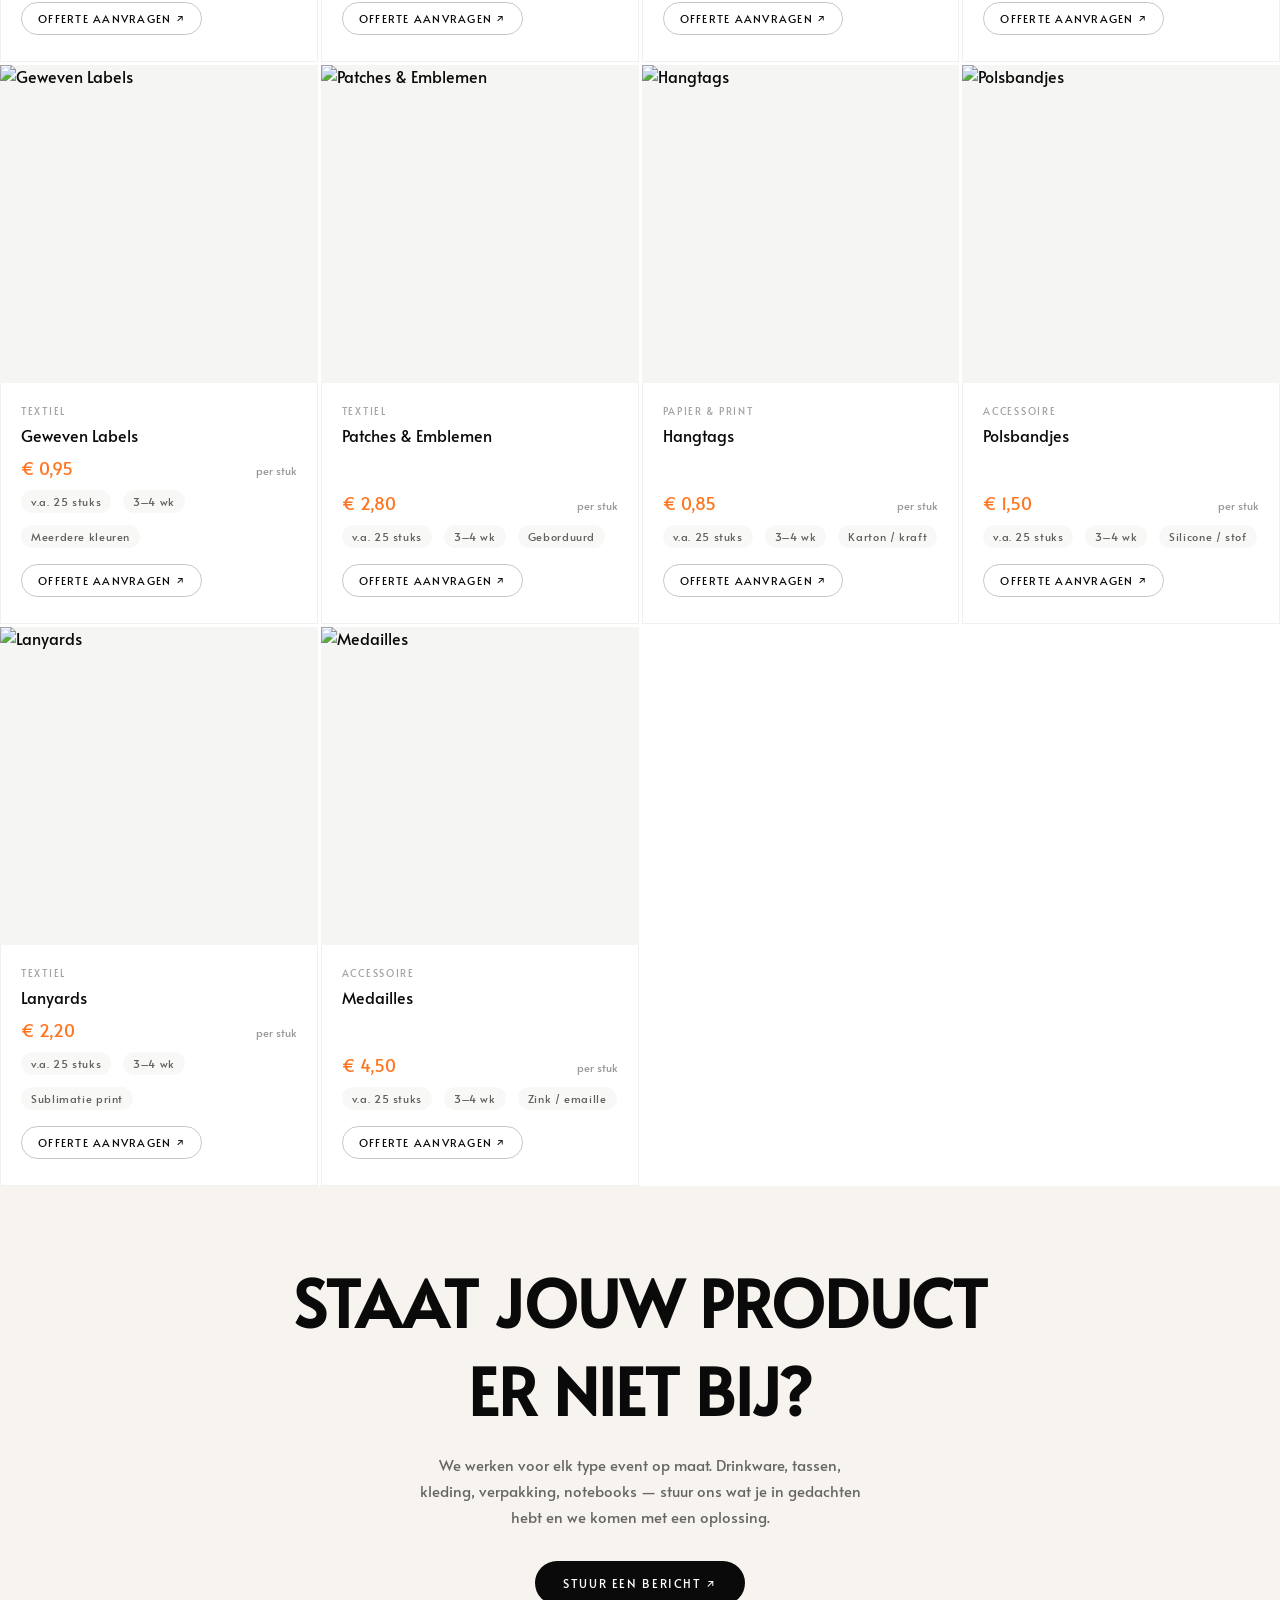
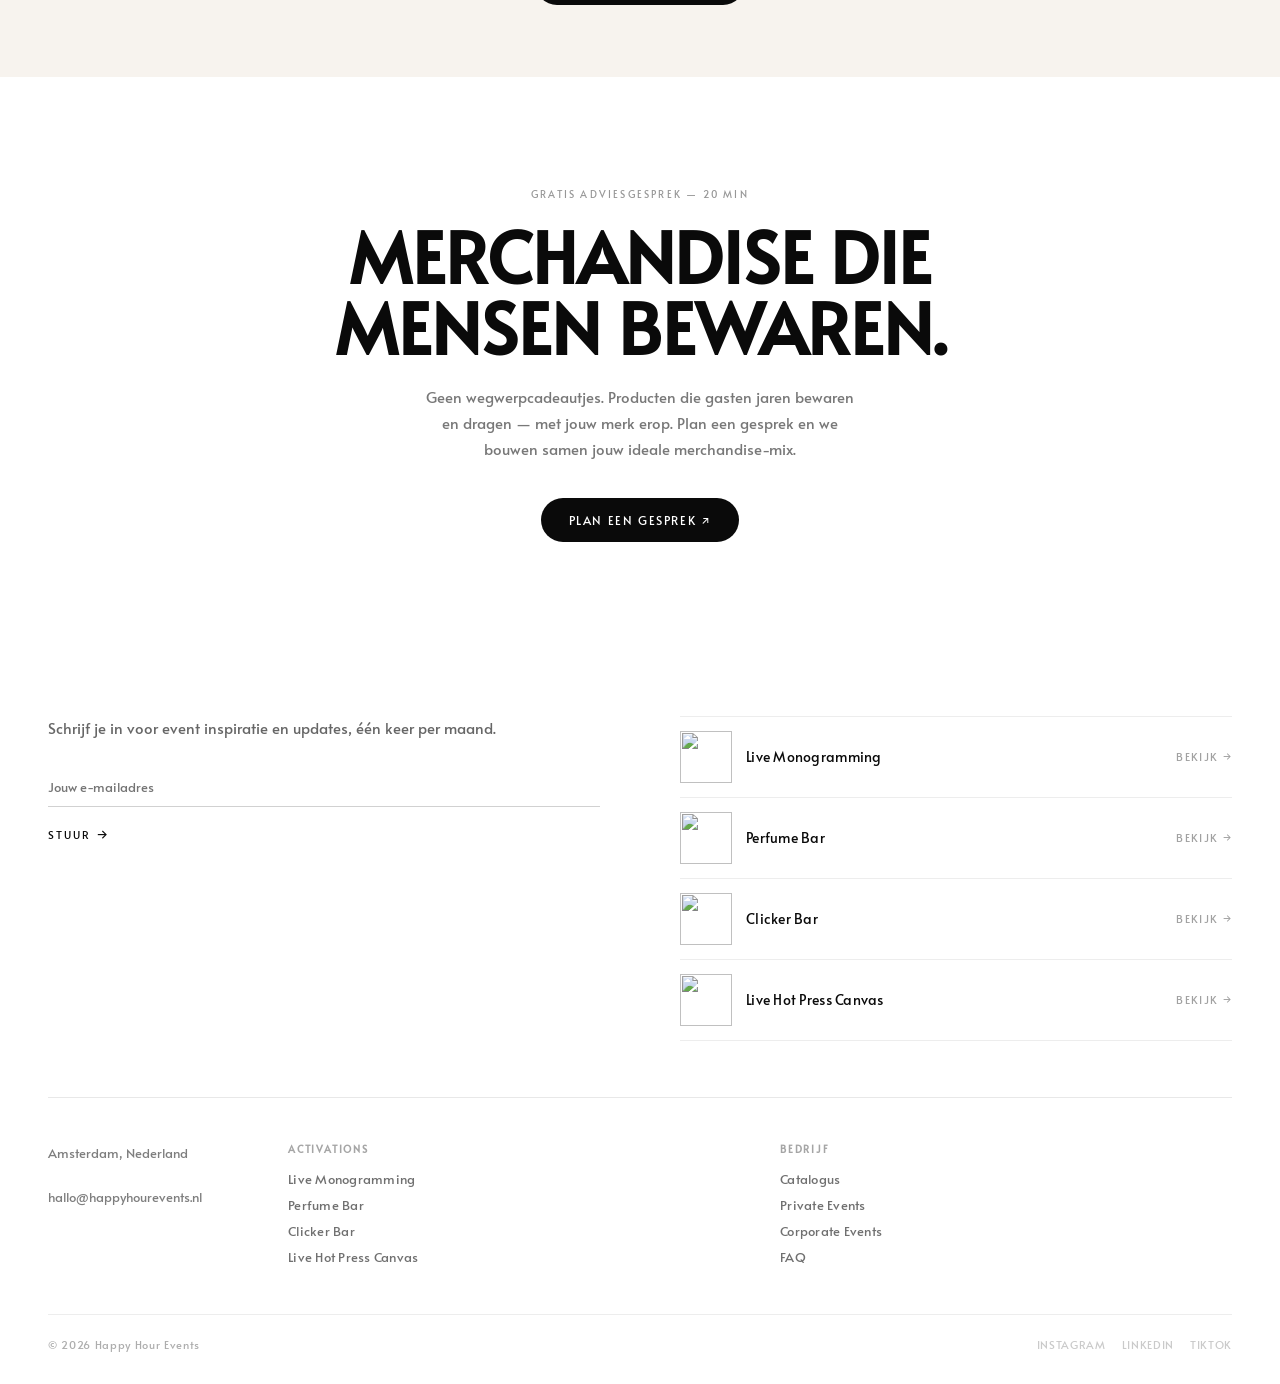
==== commit 456f3bf8: "Add boek.html booking form and Round 3 site updates - New boek.html: detailed booking form with name" ====
--- a/catalogue.html
+++ b/catalogue.html
@@ -9,11 +9,11 @@
   <link rel="stylesheet" href="shared.css">
   <style>
     /* HERO */
-    .cat-hero { padding: 160px 48px 72px; background: var(--beige1); }
+    .cat-hero { padding: 160px 48px 72px; background: var(--beige1); text-align: center; }
     .cat-hero-eyebrow { font-size: 10px; letter-spacing: 0.2em; text-transform: uppercase; opacity: 0.45; margin-bottom: 20px; }
     .cat-hero-h1 { font-size: clamp(52px, 8vw, 120px); text-transform: uppercase; line-height: 0.92; letter-spacing: -0.01em; margin-bottom: 28px; }
-    .cat-hero-sub { font-size: 17px; line-height: 1.72; opacity: 0.62; max-width: 560px; }
-    .cat-meta { display: flex; gap: 32px; margin-top: 40px; flex-wrap: wrap; }
+    .cat-hero-sub { font-size: 17px; line-height: 1.72; opacity: 0.62; max-width: 560px; margin: 0 auto; }
+    .cat-meta { display: flex; gap: 32px; margin-top: 40px; flex-wrap: wrap; justify-content: center; }
     .cat-meta-item { font-size: 12px; letter-spacing: 0.08em; text-transform: uppercase; opacity: 0.5; }
     .cat-meta-item span { display: block; font-size: 16px; opacity: 1; color: var(--black); margin-top: 6px; letter-spacing: 0.01em; text-transform: none; }
 
@@ -89,7 +89,7 @@
       <li><a href="catalogue.html">Catalogus</a></li>
       <li><a href="index.html#welcome">Private &amp; Corporate</a></li>
       <li><a href="index.html#faq">FAQ</a></li>
-      <li><a href="mailto:hallo@happyhourevents.nl" class="nav-book">Boek nu</a></li>
+      <li><a href="boek.html" class="nav-book">Boek nu</a></li>
     </ul>
     <button class="nav-burger" onclick="toggleDrawer()" aria-label="Menu"><span></span><span></span><span></span></button>
   </div>
@@ -103,7 +103,7 @@
   <a href="live-hot-press-canvas.html" class="drawer-sub" onclick="closeDrawer()">Live Hot Press Canvas</a>
   <a href="catalogue.html"   onclick="closeDrawer()">Catalogus</a>
   <a href="index.html#welcome" onclick="closeDrawer()">Private &amp; Corporate</a>
-  <a href="mailto:hallo@happyhourevents.nl" onclick="closeDrawer()">Boek nu</a>
+  <a href="boek.html"                       onclick="closeDrawer()">Boek nu</a>
 </div>
 
 <!-- HERO -->
